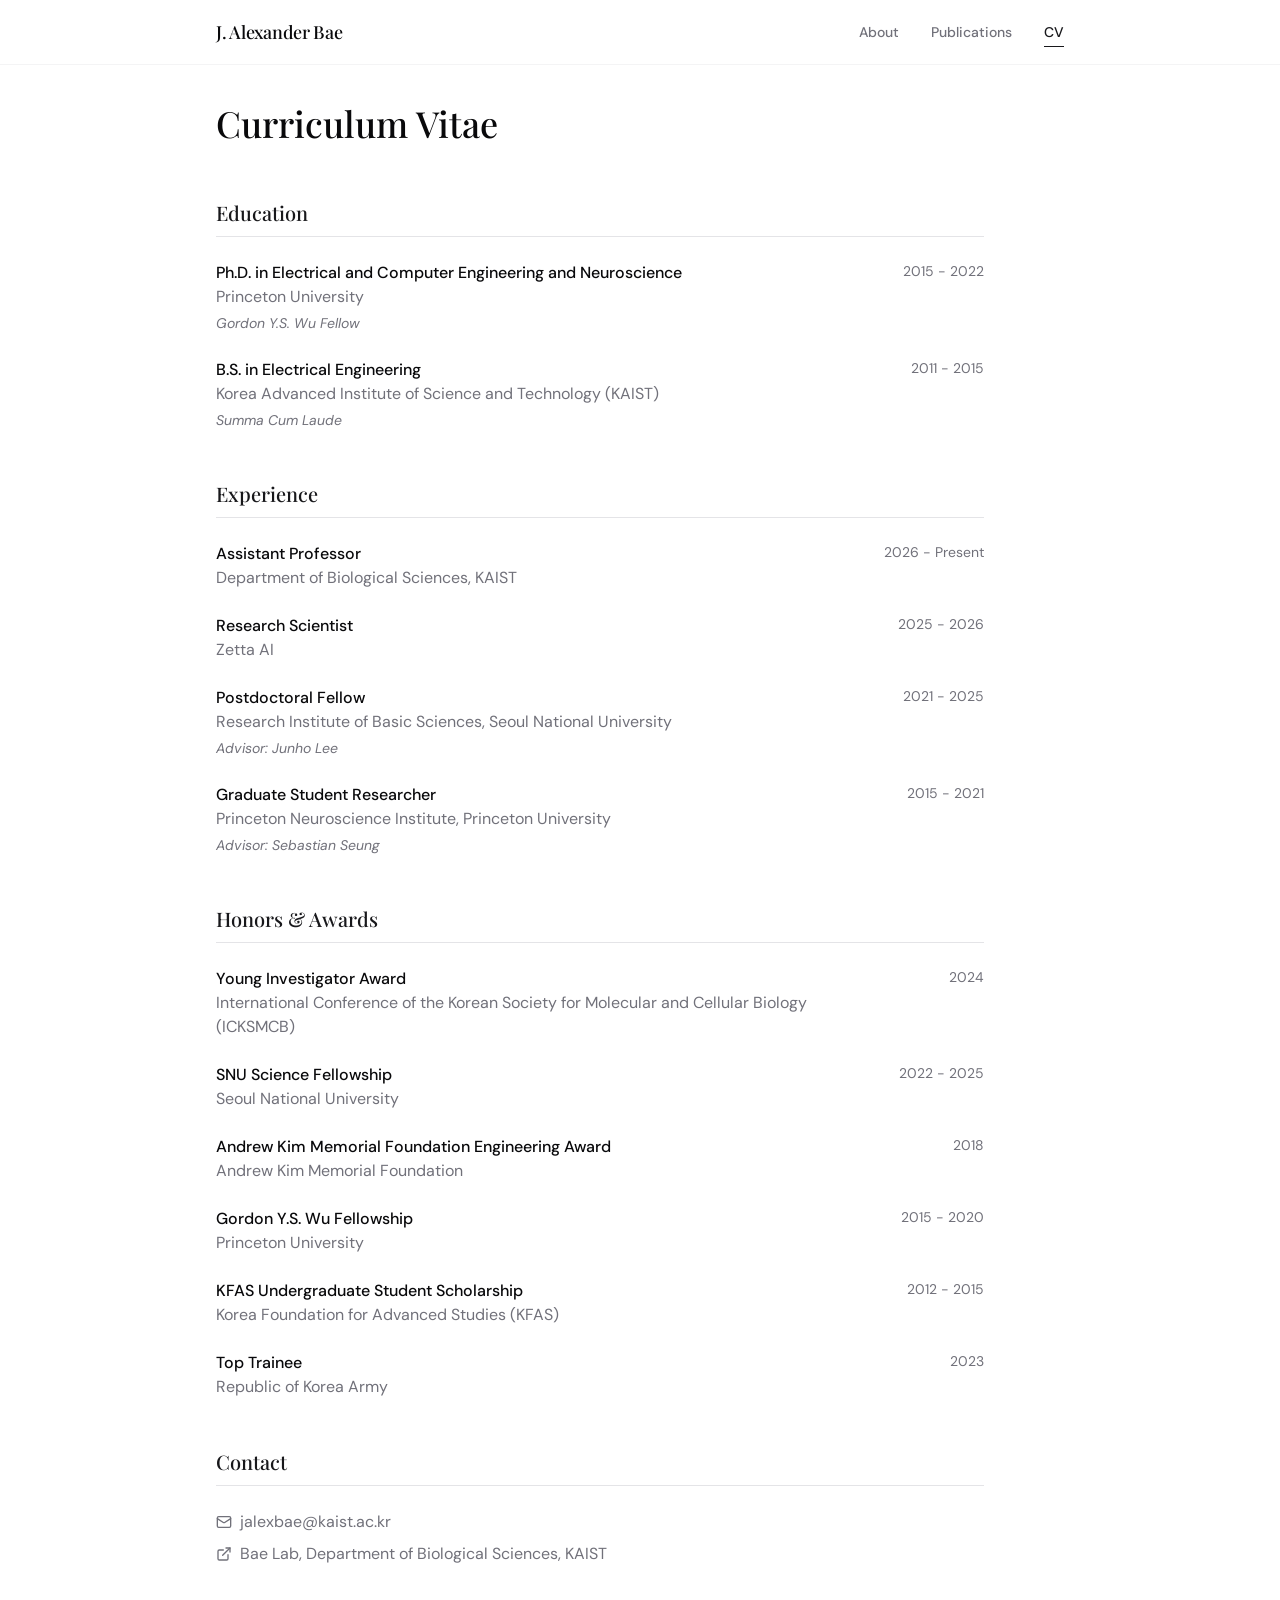
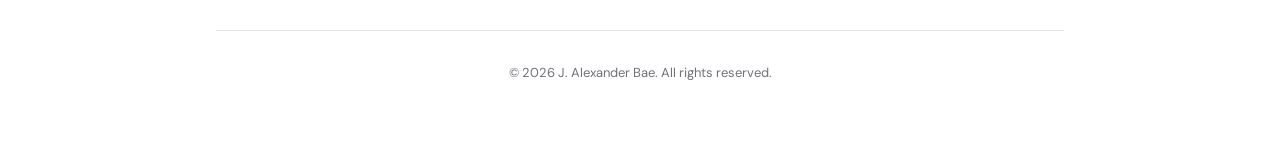
==== cv.html @ 5ac7a990 "Add J. Alexander Bae personal website Static, dependency-free recreation matching the reference site" ====
<!DOCTYPE html>
<html lang="en">
  <head>
    <meta charset="UTF-8" />
    <meta name="viewport" content="width=device-width, initial-scale=1.0" />
    <title>CV | J. Alexander Bae</title>
    <meta
      name="description"
      content="Curriculum Vitae of J. Alexander Bae — education, experience, and honors in neuroscience and connectomics."
    />
    <link rel="preconnect" href="https://fonts.googleapis.com" />
    <link rel="preconnect" href="https://fonts.gstatic.com" crossorigin />
    <link
      href="https://fonts.googleapis.com/css2?family=DM+Sans:ital,opsz,wght@0,9..40,100..1000;1,9..40,100..1000&family=Playfair+Display:ital,wght@0,400..900;1,400..900&display=swap"
      rel="stylesheet"
    />
    <link rel="stylesheet" href="styles.css" />
  </head>
  <body>
    <nav class="nav">
      <div class="container nav-inner">
        <a href="index.html" class="nav-logo">J. Alexander Bae</a>
        <div class="nav-links">
          <a href="index.html" class="nav-link">About</a>
          <a href="publications.html" class="nav-link">Publications</a>
          <a href="cv.html" class="nav-link active">CV</a>
        </div>
      </div>
    </nav>

    <main class="container page">
      <div class="cv-header animate-in">
        <h1 class="cv-title">Curriculum Vitae</h1>
      </div>

      <div class="section-narrow animate-in delay-100">
        <!-- ---------------- education ---------------- -->
        <section class="section">
          <h2 class="section-title">Education</h2>
          <div class="cv-entries">
            <div class="cv-entry">
              <div>
                <h3>Ph.D. in Electrical and Computer Engineering and Neuroscience</h3>
                <p class="org">Princeton University</p>
                <p class="note">Gordon Y.S. Wu Fellow</p>
              </div>
              <div class="date">2015 - 2022</div>
            </div>
            <div class="cv-entry">
              <div>
                <h3>B.S. in Electrical Engineering</h3>
                <p class="org">Korea Advanced Institute of Science and Technology (KAIST)</p>
                <p class="note">Summa Cum Laude</p>
              </div>
              <div class="date">2011 - 2015</div>
            </div>
          </div>
        </section>

        <!-- ---------------- experience ---------------- -->
        <section class="section">
          <h2 class="section-title">Experience</h2>
          <div class="cv-entries">
            <div class="cv-entry">
              <div>
                <h3>Assistant Professor</h3>
                <p class="org">Department of Biological Sciences, KAIST</p>
              </div>
              <div class="date">2026 - Present</div>
            </div>
            <div class="cv-entry">
              <div>
                <h3>Research Scientist</h3>
                <p class="org">Zetta AI</p>
              </div>
              <div class="date">2025 - 2026</div>
            </div>
            <div class="cv-entry">
              <div>
                <h3>Postdoctoral Fellow</h3>
                <p class="org">Research Institute of Basic Sciences, Seoul National University</p>
                <p class="note">Advisor: Junho Lee</p>
              </div>
              <div class="date">2021 - 2025</div>
            </div>
            <div class="cv-entry">
              <div>
                <h3>Graduate Student Researcher</h3>
                <p class="org">Princeton Neuroscience Institute, Princeton University</p>
                <p class="note">Advisor: Sebastian Seung</p>
              </div>
              <div class="date">2015 - 2021</div>
            </div>
          </div>
        </section>

        <!-- ---------------- honors & awards ---------------- -->
        <section class="section">
          <h2 class="section-title">Honors &amp; Awards</h2>
          <div class="cv-entries">
            <div class="cv-entry">
              <div>
                <h3>Young Investigator Award</h3>
                <p class="org">International Conference of the Korean Society for Molecular and Cellular Biology (ICKSMCB)</p>
              </div>
              <div class="date">2024</div>
            </div>
            <div class="cv-entry">
              <div>
                <h3>SNU Science Fellowship</h3>
                <p class="org">Seoul National University</p>
              </div>
              <div class="date">2022 - 2025</div>
            </div>
            <div class="cv-entry">
              <div>
                <h3>Andrew Kim Memorial Foundation Engineering Award</h3>
                <p class="org">Andrew Kim Memorial Foundation</p>
              </div>
              <div class="date">2018</div>
            </div>
            <div class="cv-entry">
              <div>
                <h3>Gordon Y.S. Wu Fellowship</h3>
                <p class="org">Princeton University</p>
              </div>
              <div class="date">2015 - 2020</div>
            </div>
            <div class="cv-entry">
              <div>
                <h3>KFAS Undergraduate Student Scholarship</h3>
                <p class="org">Korea Foundation for Advanced Studies (KFAS)</p>
              </div>
              <div class="date">2012 - 2015</div>
            </div>
            <div class="cv-entry">
              <div>
                <h3>Top Trainee</h3>
                <p class="org">Republic of Korea Army</p>
              </div>
              <div class="date">2023</div>
            </div>
          </div>
        </section>

        <!-- ---------------- contact ---------------- -->
        <section class="section">
          <h2 class="section-title">Contact</h2>
          <div class="contact-list">
            <a href="mailto:jalexbae@kaist.ac.kr">
              <svg viewBox="0 0 24 24" fill="none" stroke="currentColor" stroke-width="2" stroke-linecap="round" stroke-linejoin="round">
                <rect x="2" y="4" width="20" height="16" rx="2" />
                <path d="m22 7-8.97 5.7a1.94 1.94 0 0 1-2.06 0L2 7" />
              </svg>
              jalexbae@kaist.ac.kr
            </a>
            <a href="https://conncslab.com" target="_blank" rel="noopener noreferrer">
              <svg viewBox="0 0 24 24" fill="none" stroke="currentColor" stroke-width="2" stroke-linecap="round" stroke-linejoin="round">
                <path d="M18 13v6a2 2 0 0 1-2 2H5a2 2 0 0 1-2-2V8a2 2 0 0 1 2-2h6" />
                <path d="M15 3h6v6" />
                <path d="M10 14 21 3" />
              </svg>
              Bae Lab, Department of Biological Sciences, KAIST
            </a>
          </div>
        </section>
      </div>

      <footer class="footer">© <span id="year"></span> J. Alexander Bae. All rights reserved.</footer>
    </main>

    <script>document.getElementById("year").textContent = new Date().getFullYear();</script>
  </body>
</html>
---- styles.css ----
/* ============================================================
   J. Alexander Bae — personal site
   Design tokens mirror the shadcn/ui "neutral" theme (HSL).
   Fonts: DM Sans (sans / body) + Playfair Display (serif / headings)
   ============================================================ */

:root {
  --background: 0 0% 100%;
  --foreground: 240 10% 3.9%;
  --primary: 240 5.9% 10%;
  --primary-foreground: 0 0% 98%;
  --secondary: 240 4.8% 95.9%;
  --muted: 240 4.8% 95.9%;
  --muted-foreground: 240 3.8% 46.1%;
  --accent: 240 4.8% 95.9%;
  --border: 240 5.9% 90%;
  --input: 240 5.9% 90%;
  --ring: 240 5.9% 10%;
  --radius: 0.5rem;
}

@media (prefers-color-scheme: dark) {
  :root {
    --background: 240 10% 3.9%;
    --foreground: 0 0% 98%;
    --primary: 0 0% 98%;
    --primary-foreground: 240 5.9% 10%;
    --secondary: 240 3.7% 15.9%;
    --muted: 240 3.7% 15.9%;
    --muted-foreground: 240 5% 64.9%;
    --accent: 240 3.7% 15.9%;
    --border: 240 3.7% 15.9%;
    --input: 240 3.7% 15.9%;
    --ring: 240 4.9% 83.9%;
  }
}

*,
*::before,
*::after {
  box-sizing: border-box;
  margin: 0;
  padding: 0;
}

html {
  scroll-behavior: smooth;
  -webkit-text-size-adjust: 100%;
}

body {
  font-family: "DM Sans", ui-sans-serif, system-ui, -apple-system, sans-serif;
  background-color: hsl(var(--background));
  color: hsl(var(--foreground));
  line-height: 1.5;
  -webkit-font-smoothing: antialiased;
  -moz-osx-font-smoothing: grayscale;
  min-height: 100vh;
}

.font-serif {
  font-family: "Playfair Display", ui-serif, Georgia, serif;
}

a {
  color: inherit;
  text-decoration: none;
}

img {
  max-width: 100%;
  display: block;
}

/* -------------------- layout helpers -------------------- */
.container {
  width: 100%;
  max-width: 56rem; /* max-w-4xl */
  margin-inline: auto;
  padding-inline: 1.5rem; /* px-6 */
}

.page {
  padding-top: 6rem;   /* pt-24, clears fixed nav */
  padding-bottom: 3rem; /* pb-12 */
}

.muted {
  color: hsl(var(--muted-foreground));
}

.text-primary {
  color: hsl(var(--primary));
}

/* -------------------- navbar -------------------- */
.nav {
  position: fixed;
  top: 0;
  left: 0;
  right: 0;
  z-index: 50;
  background-color: hsl(var(--background) / 0.8);
  backdrop-filter: blur(8px);
  -webkit-backdrop-filter: blur(8px);
  border-bottom: 1px solid hsl(var(--border) / 0.4);
}

.nav-inner {
  height: 4rem; /* h-16 */
  display: flex;
  align-items: center;
  justify-content: space-between;
}

.nav-logo {
  font-family: "Playfair Display", serif;
  font-size: 1.125rem; /* text-lg */
  font-weight: 500;
  letter-spacing: -0.015em;
  transition: opacity 0.2s ease;
}
.nav-logo:hover {
  opacity: 0.8;
}

.nav-links {
  display: flex;
  gap: 2rem; /* gap-8 */
}

.nav-link {
  font-size: 0.875rem; /* text-sm */
  font-weight: 500;
  color: hsl(var(--muted-foreground));
  position: relative;
  transition: color 0.2s ease;
}
.nav-link:hover {
  color: hsl(var(--primary));
}
.nav-link.active {
  color: hsl(var(--primary));
}
.nav-link.active::after {
  content: "";
  position: absolute;
  left: 0;
  bottom: -0.25rem;
  width: 100%;
  height: 1px;
  background-color: hsl(var(--primary));
}

/* -------------------- animations -------------------- */
@keyframes fade-in-up {
  from {
    opacity: 0;
    transform: translateY(2rem);
  }
  to {
    opacity: 1;
    transform: translateY(0);
  }
}

.animate-in {
  animation: fade-in-up 0.7s cubic-bezier(0.16, 1, 0.3, 1) both;
}
.delay-100 { animation-delay: 0.1s; }
.delay-150 { animation-delay: 0.15s; }

@media (prefers-reduced-motion: reduce) {
  .animate-in { animation: none; }
  html { scroll-behavior: auto; }
}

/* -------------------- hero (about) -------------------- */
.hero {
  display: flex;
  gap: 2.5rem;
  align-items: flex-start;
  margin-bottom: 4rem;
}

.hero-photo {
  width: 33.333%;
  flex-shrink: 0;
  aspect-ratio: 1 / 1;
  border-radius: var(--radius);
  overflow: hidden;
  background: linear-gradient(135deg, hsl(var(--secondary)), hsl(var(--accent)));
  display: flex;
  align-items: center;
  justify-content: center;
}
.hero-photo img {
  object-fit: cover;
  width: 100%;
  height: 100%;
  transition: transform 0.7s ease;
}
.hero-photo:hover img {
  transform: scale(1.05);
}
.hero-monogram {
  font-family: "Playfair Display", serif;
  font-size: clamp(2.5rem, 8vw, 4rem);
  font-weight: 600;
  color: hsl(var(--muted-foreground));
  letter-spacing: 0.05em;
}

.hero-body {
  width: 66.666%;
  padding-top: 1rem;
  display: flex;
  flex-direction: column;
  gap: 1.5rem;
}

.hero-name {
  font-family: "Playfair Display", serif;
  font-size: 2.25rem; /* text-4xl */
  font-weight: 500;
  color: hsl(var(--primary));
  margin-bottom: 1rem;
  line-height: 1.15;
}

.hero-role {
  font-size: 1.25rem; /* text-xl */
  color: hsl(var(--muted-foreground));
  font-weight: 300;
  line-height: 1.6;
}
.hero-role strong {
  font-weight: 500;
  color: hsl(var(--foreground));
}

.prose p {
  color: hsl(var(--muted-foreground));
  line-height: 1.75;
}

/* -------------------- contact / social icons -------------------- */
.social-row {
  display: flex;
  gap: 0.75rem;
  flex-wrap: wrap;
}

.social-btn {
  width: 2.5rem;
  height: 2.5rem;
  display: inline-flex;
  align-items: center;
  justify-content: center;
  border: 1px solid hsl(var(--border));
  border-radius: var(--radius);
  color: hsl(var(--muted-foreground));
  background: transparent;
  cursor: pointer;
  transition: color 0.2s ease, border-color 0.2s ease, background-color 0.2s ease;
}
.social-btn:hover {
  color: hsl(var(--primary));
  border-color: hsl(var(--primary));
  background-color: hsl(var(--accent));
}
.social-btn svg {
  width: 1.25rem;
  height: 1.25rem;
}

/* -------------------- section (publications / cv) -------------------- */
.section {
  margin-bottom: 3rem;
}

.section-head {
  display: flex;
  align-items: baseline;
  justify-content: space-between;
  border-bottom: 1px solid hsl(var(--border));
  padding-bottom: 1rem;
  margin-bottom: 2rem;
}

.section-title-lg {
  font-family: "Playfair Display", serif;
  font-size: 1.5rem; /* text-2xl */
  font-weight: 500;
}

.view-all {
  font-size: 0.875rem;
  font-weight: 500;
  color: hsl(var(--muted-foreground));
  display: inline-flex;
  align-items: center;
  gap: 0.25rem;
  transition: color 0.2s ease;
}
.view-all:hover {
  color: hsl(var(--primary));
}
.view-all .arrow {
  transition: transform 0.2s ease;
  display: inline-block;
}
.view-all:hover .arrow {
  transform: translateX(2px);
}

/* CV-style section headings */
.section-title {
  font-family: "Playfair Display", serif;
  font-size: 1.25rem; /* text-xl */
  font-weight: 500;
  color: hsl(var(--primary));
  border-bottom: 1px solid hsl(var(--border));
  padding-bottom: 0.5rem;
  margin-bottom: 1.5rem;
}

/* -------------------- publications list -------------------- */
.pub-year-group {
  margin-bottom: 2.5rem;
}
.pub-year {
  font-family: "Playfair Display", serif;
  font-size: 1.125rem;
  font-weight: 500;
  color: hsl(var(--muted-foreground));
  margin-bottom: 1.25rem;
}

.pub-list {
  display: flex;
  flex-direction: column;
  gap: 2rem;
}

.pub {
  cursor: default;
}
.pub-title {
  font-weight: 500;
  line-height: 1.4;
  transition: color 0.2s ease;
}
.pub:hover .pub-title {
  color: hsl(var(--muted-foreground));
}
.pub-authors {
  font-size: 0.875rem;
  color: hsl(var(--muted-foreground));
  margin-top: 0.25rem;
}
.pub-venue {
  font-size: 0.875rem;
  color: hsl(var(--muted-foreground));
  margin-top: 0.25rem;
}
.pub-venue .journal {
  font-family: "Playfair Display", serif;
  font-style: italic;
  color: hsl(var(--foreground));
}

/* -------------------- CV entries -------------------- */
.cv-header {
  display: flex;
  align-items: center;
  justify-content: space-between;
  margin-bottom: 3rem;
  gap: 1rem;
}
.cv-title {
  font-family: "Playfair Display", serif;
  font-size: 2.25rem; /* text-4xl */
  font-weight: 500;
}

.btn-outline {
  display: inline-flex;
  align-items: center;
  gap: 0.5rem;
  font-size: 0.875rem;
  font-weight: 500;
  padding: 0.5rem 1rem;
  border: 1px solid hsl(var(--border));
  border-radius: var(--radius);
  background: transparent;
  color: hsl(var(--foreground));
  cursor: pointer;
  transition: background-color 0.2s ease;
  white-space: nowrap;
}
.btn-outline:hover {
  background-color: hsl(var(--accent));
}
.btn-outline svg {
  width: 1rem;
  height: 1rem;
}

.cv-entries {
  display: flex;
  flex-direction: column;
  gap: 1.5rem;
}

.cv-entry {
  display: grid;
  grid-template-columns: 1fr 120px;
  gap: 0.5rem;
}
.cv-entry h3 {
  font-size: 1rem;
  font-weight: 500;
}
.cv-entry .org {
  color: hsl(var(--muted-foreground));
}
.cv-entry .note {
  font-size: 0.875rem;
  color: hsl(var(--muted-foreground));
  font-style: italic;
  margin-top: 0.25rem;
}
.cv-entry .date {
  color: hsl(var(--muted-foreground));
  font-size: 0.875rem;
  text-align: right;
}

.contact-list {
  display: flex;
  flex-direction: column;
  gap: 0.5rem;
}
.contact-list a {
  display: inline-flex;
  align-items: center;
  gap: 0.5rem;
  color: hsl(var(--muted-foreground));
  transition: color 0.2s ease;
  width: fit-content;
}
.contact-list a:hover {
  color: hsl(var(--primary));
}
.contact-list svg {
  width: 1rem;
  height: 1rem;
}

.section-narrow {
  max-width: 48rem; /* max-w-3xl */
}

/* -------------------- toast -------------------- */
.toast {
  position: fixed;
  bottom: 1.5rem;
  right: 1.5rem;
  z-index: 100;
  background-color: hsl(var(--foreground));
  color: hsl(var(--background));
  padding: 0.875rem 1.25rem;
  border-radius: var(--radius);
  box-shadow: 0 10px 25px -5px rgb(0 0 0 / 0.25);
  font-size: 0.875rem;
  opacity: 0;
  transform: translateY(1rem);
  pointer-events: none;
  transition: opacity 0.25s ease, transform 0.25s ease;
  max-width: 20rem;
}
.toast.show {
  opacity: 1;
  transform: translateY(0);
}
.toast strong {
  display: block;
  font-weight: 600;
  margin-bottom: 0.15rem;
}

/* -------------------- footer -------------------- */
.footer {
  border-top: 1px solid hsl(var(--border));
  margin-top: 4rem;
  padding: 2rem 0;
  font-size: 0.8125rem;
  color: hsl(var(--muted-foreground));
  text-align: center;
}

/* -------------------- responsive -------------------- */
@media (max-width: 768px) {
  .hero {
    flex-direction: column;
    gap: 1.5rem;
  }
  .hero-photo {
    width: 50%;
  }
  .hero-body {
    width: 100%;
    padding-top: 0;
  }
  .hero-name {
    font-size: 2rem;
  }
  .cv-entry {
    grid-template-columns: 1fr;
  }
  .cv-entry .date {
    text-align: left;
  }
  .nav-links {
    gap: 1.25rem;
  }
}

@media (min-width: 768px) {
  .hero-name {
    font-size: 3rem; /* md:text-5xl */
  }
}
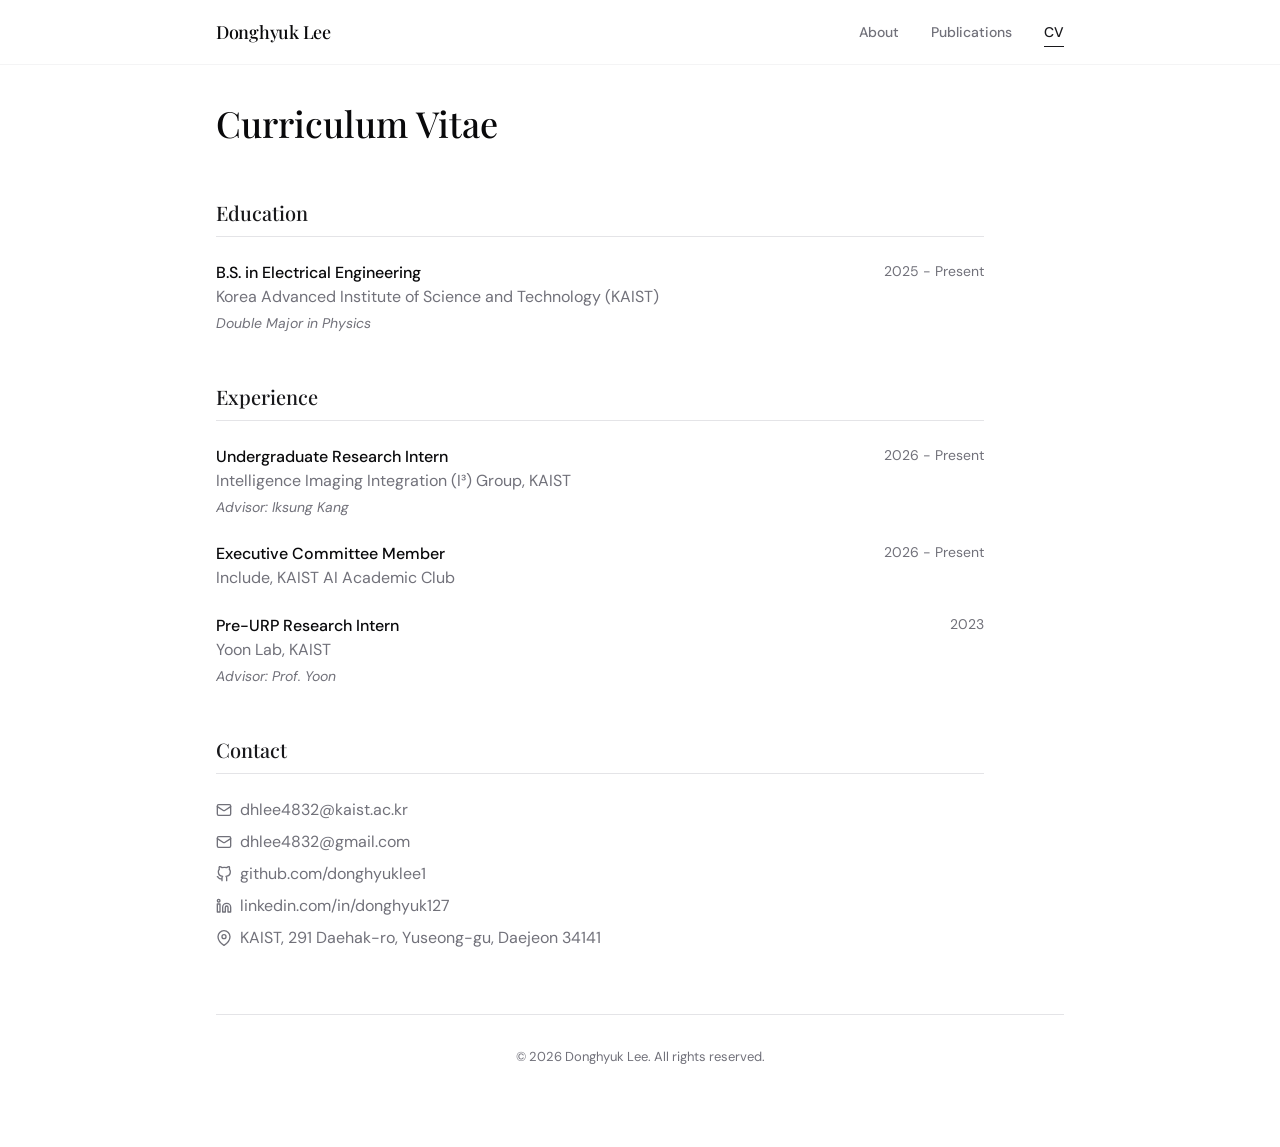
==== commit a012f495: "Replace content with Donghyuk Lee's information Populate the site with info migrated from the previo" ====
--- a/cv.html
+++ b/cv.html
@@ -3,10 +3,10 @@
   <head>
     <meta charset="UTF-8" />
     <meta name="viewport" content="width=device-width, initial-scale=1.0" />
-    <title>CV | J. Alexander Bae</title>
+    <title>CV | Donghyuk Lee</title>
     <meta
       name="description"
-      content="Curriculum Vitae of J. Alexander Bae — education, experience, and honors in neuroscience and connectomics."
+      content="Curriculum Vitae of Donghyuk Lee — education, experience, and contact."
     />
     <link rel="preconnect" href="https://fonts.googleapis.com" />
     <link rel="preconnect" href="https://fonts.gstatic.com" crossorigin />
@@ -19,7 +19,7 @@
   <body>
     <nav class="nav">
       <div class="container nav-inner">
-        <a href="index.html" class="nav-logo">J. Alexander Bae</a>
+        <a href="index.html" class="nav-logo">Donghyuk Lee</a>
         <div class="nav-links">
           <a href="index.html" class="nav-link">About</a>
           <a href="publications.html" class="nav-link">Publications</a>
@@ -40,19 +40,11 @@
           <div class="cv-entries">
             <div class="cv-entry">
               <div>
-                <h3>Ph.D. in Electrical and Computer Engineering and Neuroscience</h3>
-                <p class="org">Princeton University</p>
-                <p class="note">Gordon Y.S. Wu Fellow</p>
-              </div>
-              <div class="date">2015 - 2022</div>
-            </div>
-            <div class="cv-entry">
-              <div>
                 <h3>B.S. in Electrical Engineering</h3>
                 <p class="org">Korea Advanced Institute of Science and Technology (KAIST)</p>
-                <p class="note">Summa Cum Laude</p>
+                <p class="note">Double Major in Physics</p>
               </div>
-              <div class="date">2011 - 2015</div>
+              <div class="date">2025 - Present</div>
             </div>
           </div>
         </section>
@@ -63,80 +55,24 @@
           <div class="cv-entries">
             <div class="cv-entry">
               <div>
-                <h3>Assistant Professor</h3>
-                <p class="org">Department of Biological Sciences, KAIST</p>
+                <h3>Undergraduate Research Intern</h3>
+                <p class="org">Intelligence Imaging Integration (I³) Group, KAIST</p>
+                <p class="note">Advisor: Iksung Kang</p>
               </div>
               <div class="date">2026 - Present</div>
             </div>
             <div class="cv-entry">
               <div>
-                <h3>Research Scientist</h3>
-                <p class="org">Zetta AI</p>
+                <h3>Executive Committee Member</h3>
+                <p class="org">Include, KAIST AI Academic Club</p>
               </div>
-              <div class="date">2025 - 2026</div>
+              <div class="date">2026 - Present</div>
             </div>
             <div class="cv-entry">
               <div>
-                <h3>Postdoctoral Fellow</h3>
-                <p class="org">Research Institute of Basic Sciences, Seoul National University</p>
-                <p class="note">Advisor: Junho Lee</p>
-              </div>
-              <div class="date">2021 - 2025</div>
-            </div>
-            <div class="cv-entry">
-              <div>
-                <h3>Graduate Student Researcher</h3>
-                <p class="org">Princeton Neuroscience Institute, Princeton University</p>
-                <p class="note">Advisor: Sebastian Seung</p>
-              </div>
-              <div class="date">2015 - 2021</div>
-            </div>
-          </div>
-        </section>
-
-        <!-- ---------------- honors & awards ---------------- -->
-        <section class="section">
-          <h2 class="section-title">Honors &amp; Awards</h2>
-          <div class="cv-entries">
-            <div class="cv-entry">
-              <div>
-                <h3>Young Investigator Award</h3>
-                <p class="org">International Conference of the Korean Society for Molecular and Cellular Biology (ICKSMCB)</p>
-              </div>
-              <div class="date">2024</div>
-            </div>
-            <div class="cv-entry">
-              <div>
-                <h3>SNU Science Fellowship</h3>
-                <p class="org">Seoul National University</p>
-              </div>
-              <div class="date">2022 - 2025</div>
-            </div>
-            <div class="cv-entry">
-              <div>
-                <h3>Andrew Kim Memorial Foundation Engineering Award</h3>
-                <p class="org">Andrew Kim Memorial Foundation</p>
-              </div>
-              <div class="date">2018</div>
-            </div>
-            <div class="cv-entry">
-              <div>
-                <h3>Gordon Y.S. Wu Fellowship</h3>
-                <p class="org">Princeton University</p>
-              </div>
-              <div class="date">2015 - 2020</div>
-            </div>
-            <div class="cv-entry">
-              <div>
-                <h3>KFAS Undergraduate Student Scholarship</h3>
-                <p class="org">Korea Foundation for Advanced Studies (KFAS)</p>
-              </div>
-              <div class="date">2012 - 2015</div>
-            </div>
-            <div class="cv-entry">
-              <div>
-                <h3>Top Trainee</h3>
-                <p class="org">Republic of Korea Army</p>
+                <h3>Pre-URP Research Intern</h3>
+                <p class="org">Yoon Lab, KAIST</p>
+                <p class="note">Advisor: Prof. Yoon</p>
               </div>
               <div class="date">2023</div>
             </div>
@@ -147,26 +83,46 @@
         <section class="section">
           <h2 class="section-title">Contact</h2>
           <div class="contact-list">
-            <a href="mailto:jalexbae@kaist.ac.kr">
+            <a href="mailto:dhlee4832@kaist.ac.kr">
               <svg viewBox="0 0 24 24" fill="none" stroke="currentColor" stroke-width="2" stroke-linecap="round" stroke-linejoin="round">
                 <rect x="2" y="4" width="20" height="16" rx="2" />
                 <path d="m22 7-8.97 5.7a1.94 1.94 0 0 1-2.06 0L2 7" />
               </svg>
-              jalexbae@kaist.ac.kr
+              dhlee4832@kaist.ac.kr
             </a>
-            <a href="https://conncslab.com" target="_blank" rel="noopener noreferrer">
+            <a href="mailto:dhlee4832@gmail.com">
               <svg viewBox="0 0 24 24" fill="none" stroke="currentColor" stroke-width="2" stroke-linecap="round" stroke-linejoin="round">
-                <path d="M18 13v6a2 2 0 0 1-2 2H5a2 2 0 0 1-2-2V8a2 2 0 0 1 2-2h6" />
-                <path d="M15 3h6v6" />
-                <path d="M10 14 21 3" />
+                <rect x="2" y="4" width="20" height="16" rx="2" />
+                <path d="m22 7-8.97 5.7a1.94 1.94 0 0 1-2.06 0L2 7" />
               </svg>
-              Bae Lab, Department of Biological Sciences, KAIST
+              dhlee4832@gmail.com
+            </a>
+            <a href="https://github.com/donghyuklee1" target="_blank" rel="noopener noreferrer">
+              <svg viewBox="0 0 24 24" fill="none" stroke="currentColor" stroke-width="2" stroke-linecap="round" stroke-linejoin="round">
+                <path d="M9 19c-5 1.5-5-2.5-7-3m14 6v-3.87a3.37 3.37 0 0 0-.94-2.61c3.14-.35 6.44-1.54 6.44-7A5.44 5.44 0 0 0 20 4.77 5.07 5.07 0 0 0 19.91 1S18.73.65 16 2.48a13.38 13.38 0 0 0-7 0C6.27.65 5.09 1 5.09 1A5.07 5.07 0 0 0 5 4.77a5.44 5.44 0 0 0-1.5 3.78c0 5.42 3.3 6.61 6.44 7A3.37 3.37 0 0 0 9 18.13V22" />
+              </svg>
+              github.com/donghyuklee1
+            </a>
+            <a href="https://www.linkedin.com/in/donghyuk127/" target="_blank" rel="noopener noreferrer">
+              <svg viewBox="0 0 24 24" fill="none" stroke="currentColor" stroke-width="2" stroke-linecap="round" stroke-linejoin="round">
+                <path d="M16 8a6 6 0 0 1 6 6v7h-4v-7a2 2 0 0 0-2-2 2 2 0 0 0-2 2v7h-4v-7a6 6 0 0 1 6-6z" />
+                <rect x="2" y="9" width="4" height="12" />
+                <circle cx="4" cy="4" r="2" />
+              </svg>
+              linkedin.com/in/donghyuk127
+            </a>
+            <a href="https://maps.google.com/?q=291+Daehak-ro,+Yuseong-gu,+Daejeon+34141" target="_blank" rel="noopener noreferrer">
+              <svg viewBox="0 0 24 24" fill="none" stroke="currentColor" stroke-width="2" stroke-linecap="round" stroke-linejoin="round">
+                <path d="M21 10c0 7-9 13-9 13s-9-6-9-13a9 9 0 0 1 18 0z" />
+                <circle cx="12" cy="10" r="3" />
+              </svg>
+              KAIST, 291 Daehak-ro, Yuseong-gu, Daejeon 34141
             </a>
           </div>
         </section>
       </div>
 
-      <footer class="footer">© <span id="year"></span> J. Alexander Bae. All rights reserved.</footer>
+      <footer class="footer">© <span id="year"></span> Donghyuk Lee. All rights reserved.</footer>
     </main>
 
     <script>document.getElementById("year").textContent = new Date().getFullYear();</script>
--- a/styles.css
+++ b/styles.css
@@ -243,6 +243,19 @@
   color: hsl(var(--muted-foreground));
   line-height: 1.75;
 }
+.prose p + p {
+  margin-top: 1rem;
+}
+.prose a {
+  color: hsl(var(--foreground));
+  text-decoration: underline;
+  text-underline-offset: 2px;
+  text-decoration-color: hsl(var(--border));
+  transition: text-decoration-color 0.2s ease;
+}
+.prose a:hover {
+  text-decoration-color: hsl(var(--primary));
+}
 
 /* -------------------- contact / social icons -------------------- */
 .social-row {
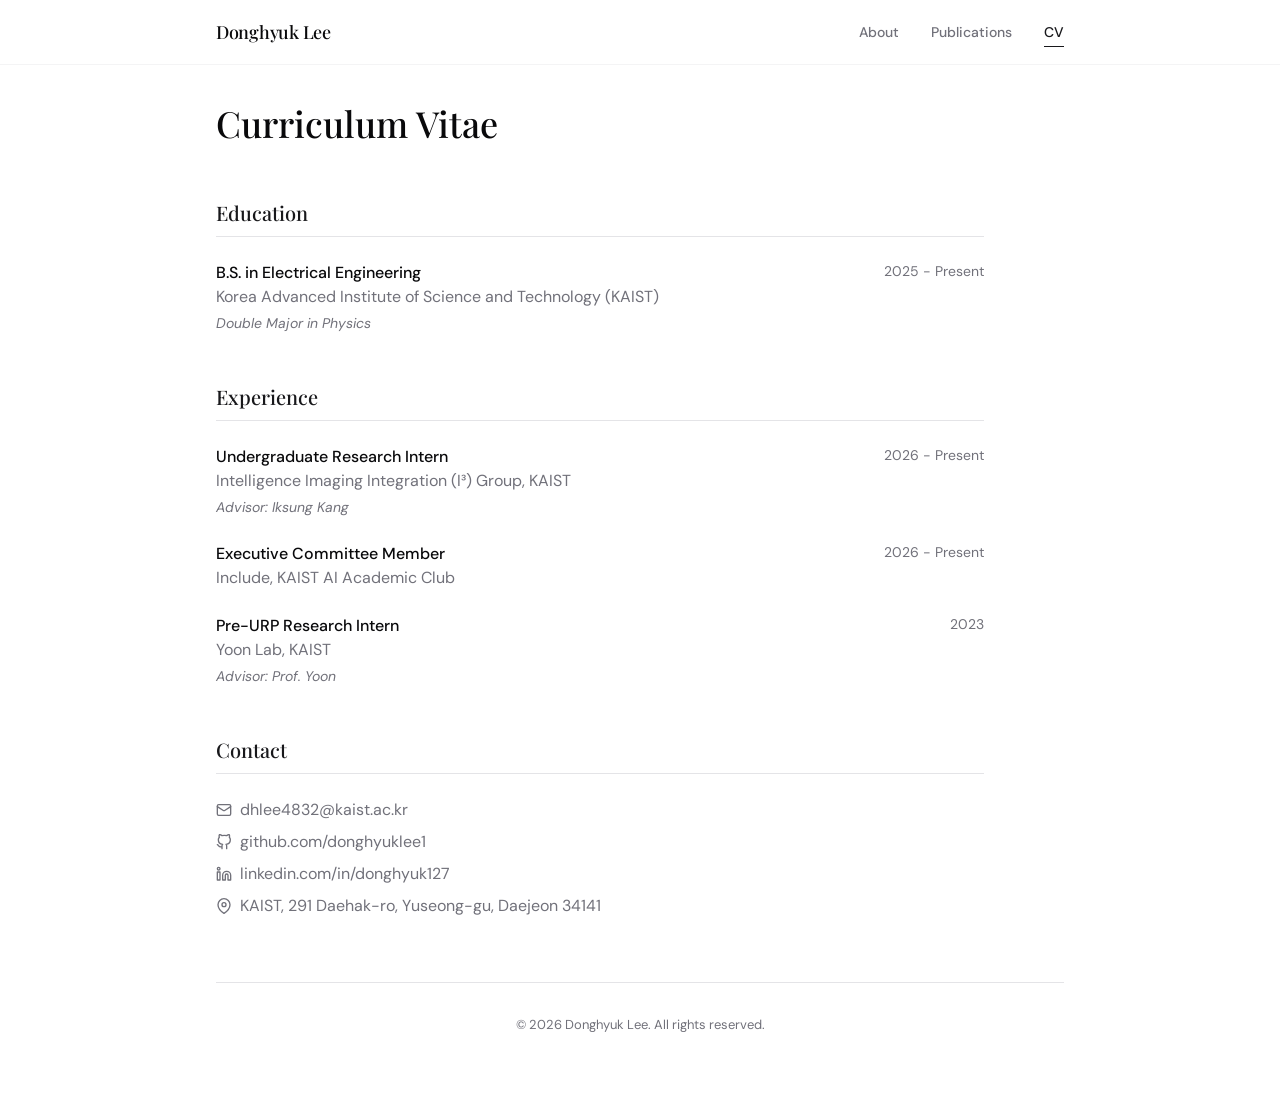
==== commit 1f01b022: "Update cv.html" ====
--- a/cv.html
+++ b/cv.html
@@ -90,13 +90,6 @@
               </svg>
               dhlee4832@kaist.ac.kr
             </a>
-            <a href="mailto:dhlee4832@gmail.com">
-              <svg viewBox="0 0 24 24" fill="none" stroke="currentColor" stroke-width="2" stroke-linecap="round" stroke-linejoin="round">
-                <rect x="2" y="4" width="20" height="16" rx="2" />
-                <path d="m22 7-8.97 5.7a1.94 1.94 0 0 1-2.06 0L2 7" />
-              </svg>
-              dhlee4832@gmail.com
-            </a>
             <a href="https://github.com/donghyuklee1" target="_blank" rel="noopener noreferrer">
               <svg viewBox="0 0 24 24" fill="none" stroke="currentColor" stroke-width="2" stroke-linecap="round" stroke-linejoin="round">
                 <path d="M9 19c-5 1.5-5-2.5-7-3m14 6v-3.87a3.37 3.37 0 0 0-.94-2.61c3.14-.35 6.44-1.54 6.44-7A5.44 5.44 0 0 0 20 4.77 5.07 5.07 0 0 0 19.91 1S18.73.65 16 2.48a13.38 13.38 0 0 0-7 0C6.27.65 5.09 1 5.09 1A5.07 5.07 0 0 0 5 4.77a5.44 5.44 0 0 0-1.5 3.78c0 5.42 3.3 6.61 6.44 7A3.37 3.37 0 0 0 9 18.13V22" />
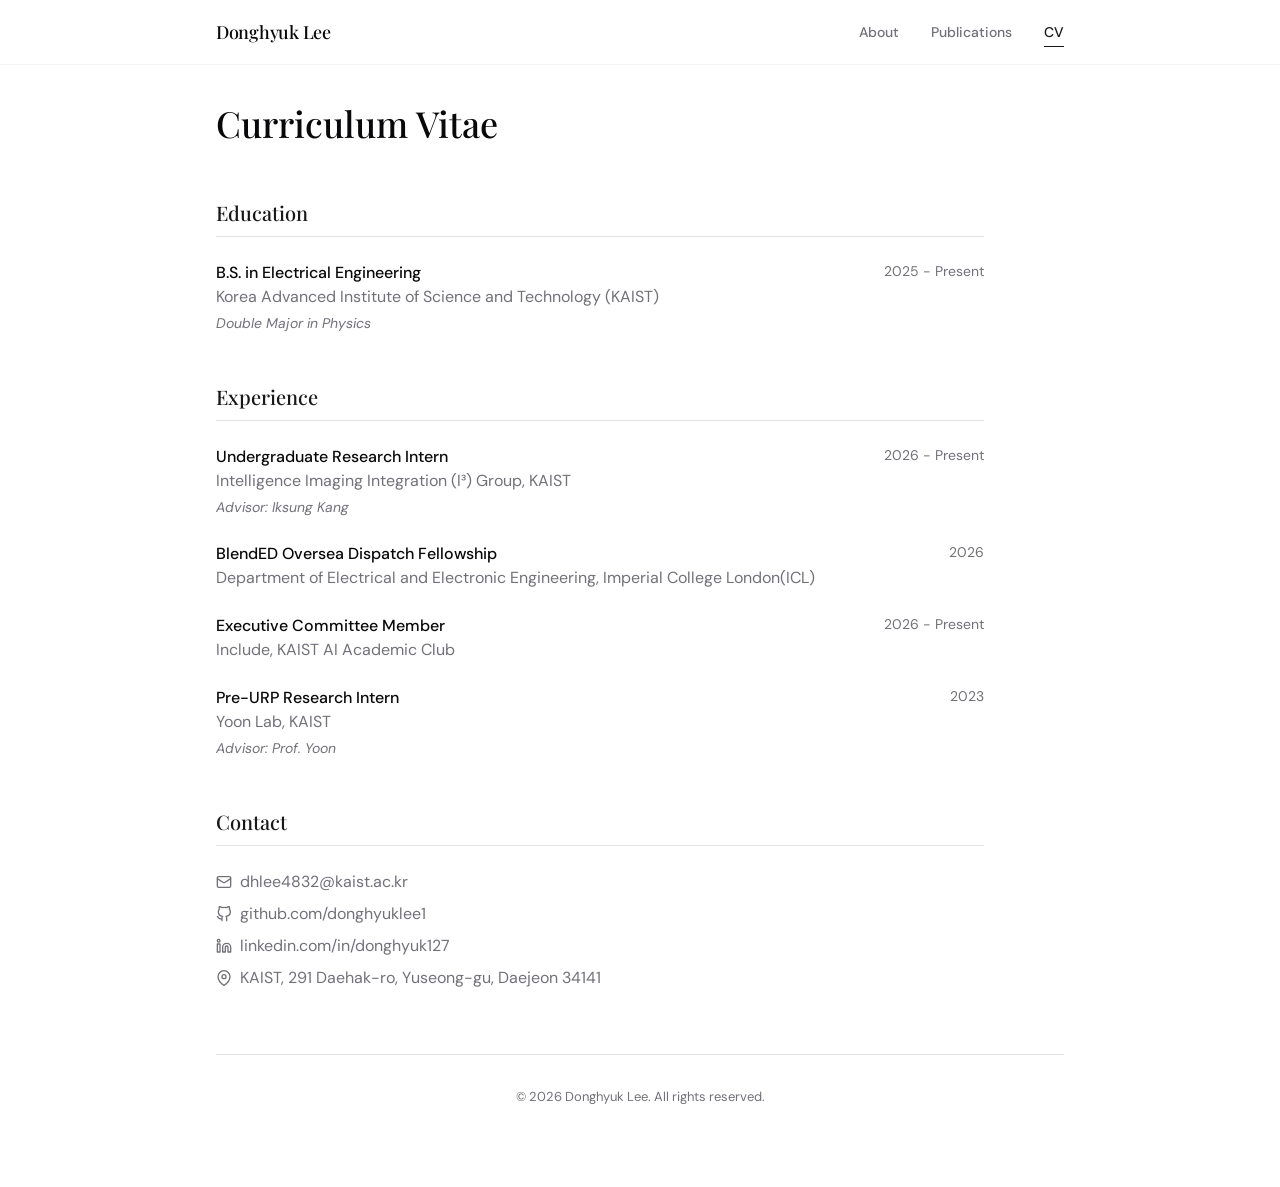
==== commit 6efc57a5: "Update cv.html" ====
--- a/cv.html
+++ b/cv.html
@@ -63,6 +63,13 @@
             </div>
             <div class="cv-entry">
               <div>
+                <h3>BlendED Oversea Dispatch Fellowship</h3>
+                <p class="org">Department of Electrical and Electronic Engineering, Imperial College London(ICL)</p>
+              </div>
+              <div class="date">2026</div>
+            </div>
+            <div class="cv-entry">
+              <div>
                 <h3>Executive Committee Member</h3>
                 <p class="org">Include, KAIST AI Academic Club</p>
               </div>
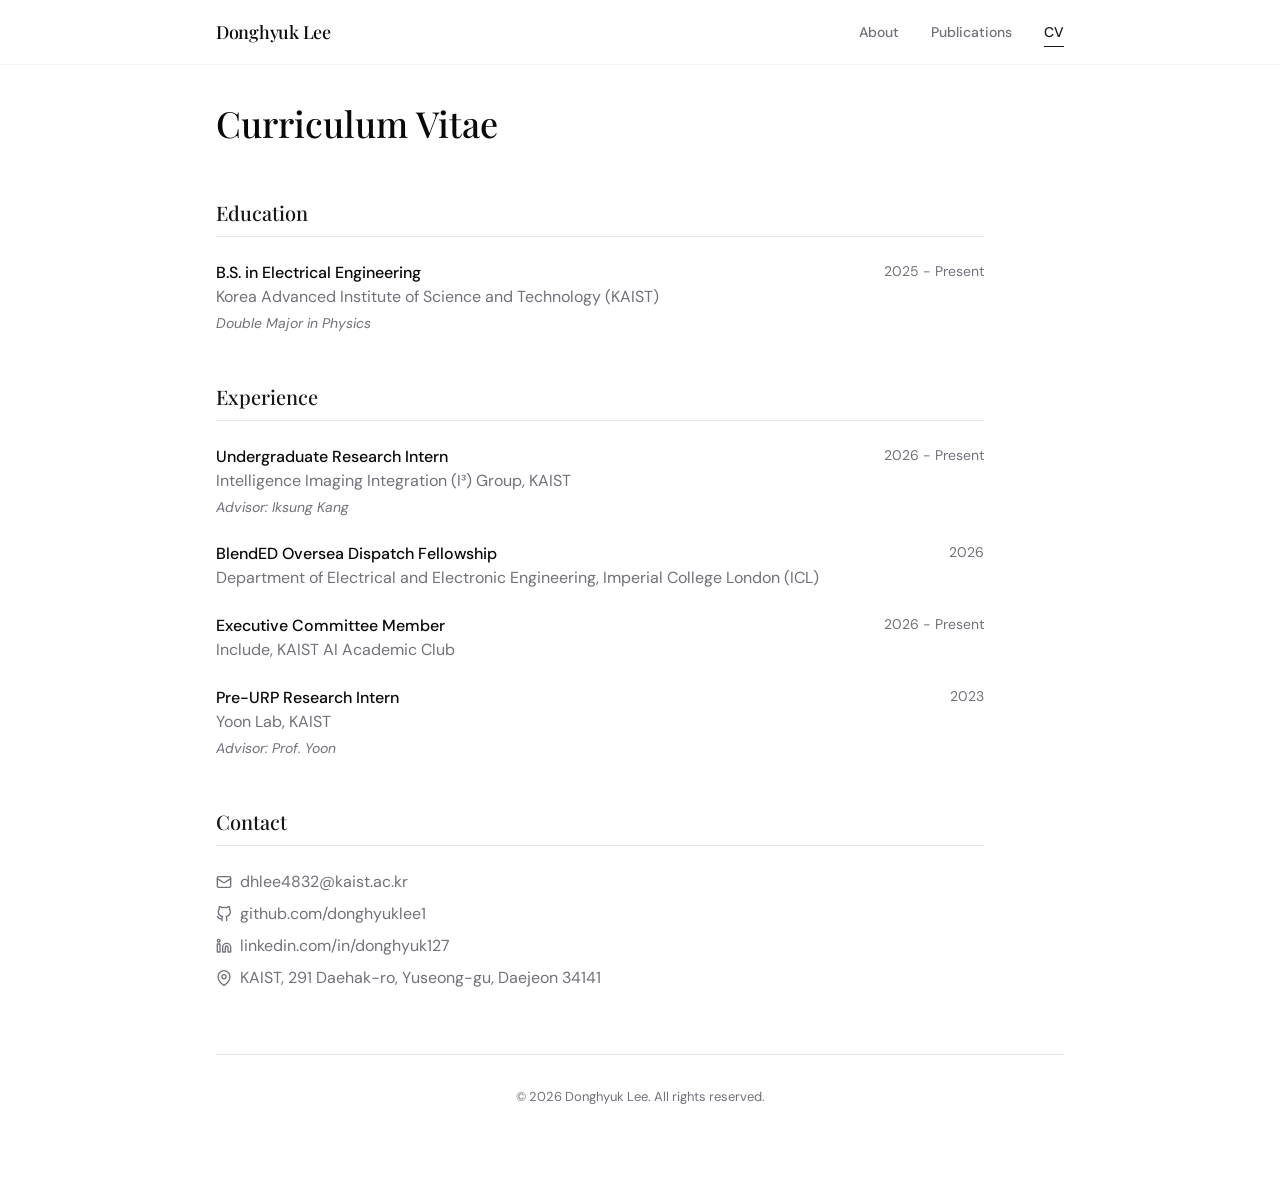
==== commit 66a597c9: "Fix formatting of organization name in cv.html" ====
--- a/cv.html
+++ b/cv.html
@@ -64,7 +64,7 @@
             <div class="cv-entry">
               <div>
                 <h3>BlendED Oversea Dispatch Fellowship</h3>
-                <p class="org">Department of Electrical and Electronic Engineering, Imperial College London(ICL)</p>
+                <p class="org">Department of Electrical and Electronic Engineering, Imperial College London (ICL)</p>
               </div>
               <div class="date">2026</div>
             </div>
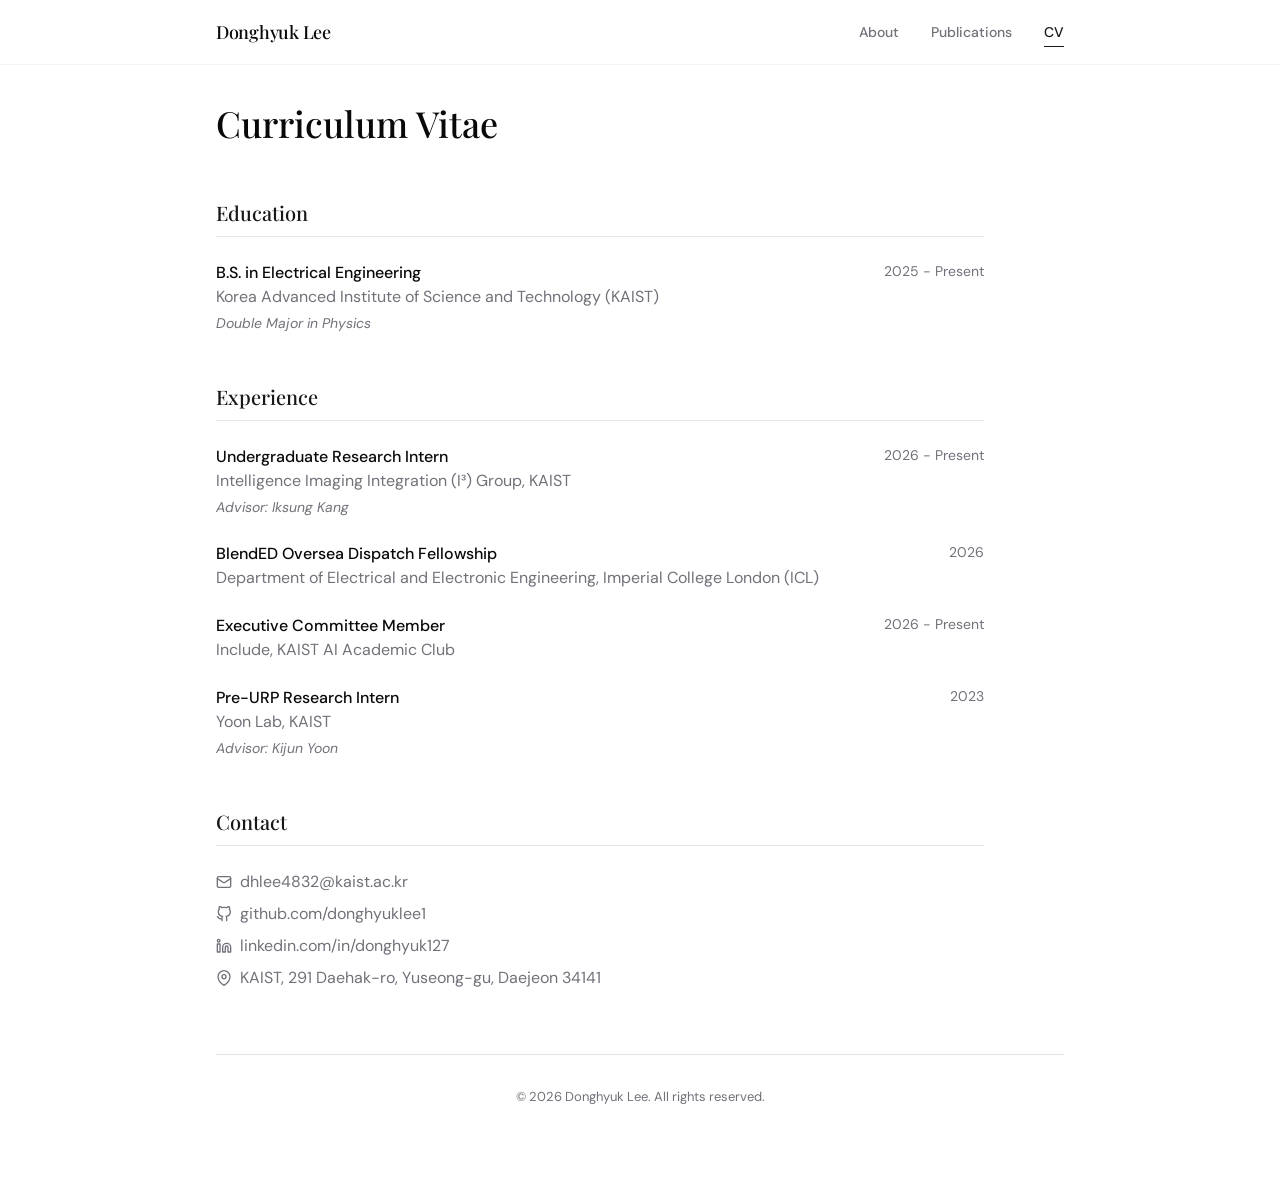
==== commit 1aa92d55: "Update advisor name in CV entry" ====
--- a/cv.html
+++ b/cv.html
@@ -14,6 +14,7 @@
       href="https://fonts.googleapis.com/css2?family=DM+Sans:ital,opsz,wght@0,9..40,100..1000;1,9..40,100..1000&family=Playfair+Display:ital,wght@0,400..900;1,400..900&display=swap"
       rel="stylesheet"
     />
+    <link rel="icon" type="image/png" href="D.png" />
     <link rel="stylesheet" href="styles.css" />
   </head>
   <body>
@@ -79,7 +80,7 @@
               <div>
                 <h3>Pre-URP Research Intern</h3>
                 <p class="org">Yoon Lab, KAIST</p>
-                <p class="note">Advisor: Prof. Yoon</p>
+                <p class="note">Advisor: Kijun Yoon</p>
               </div>
               <div class="date">2023</div>
             </div>
--- a/styles.css
+++ b/styles.css
@@ -186,22 +186,16 @@
 .hero-photo {
   width: 33.333%;
   flex-shrink: 0;
-  aspect-ratio: 1 / 1;
-  border-radius: var(--radius);
+  border-radius: 0; /* angular */
   overflow: hidden;
   background: linear-gradient(135deg, hsl(var(--secondary)), hsl(var(--accent)));
-  display: flex;
-  align-items: center;
-  justify-content: center;
-}
-.hero-photo img {
-  object-fit: cover;
+}
+.hero-photo img,
+.profile-image {
+  display: block;
   width: 100%;
-  height: 100%;
-  transition: transform 0.7s ease;
-}
-.hero-photo:hover img {
-  transform: scale(1.05);
+  height: auto; /* preserve the image's natural aspect ratio */
+  border-radius: 0;
 }
 .hero-monogram {
   font-family: "Playfair Display", serif;
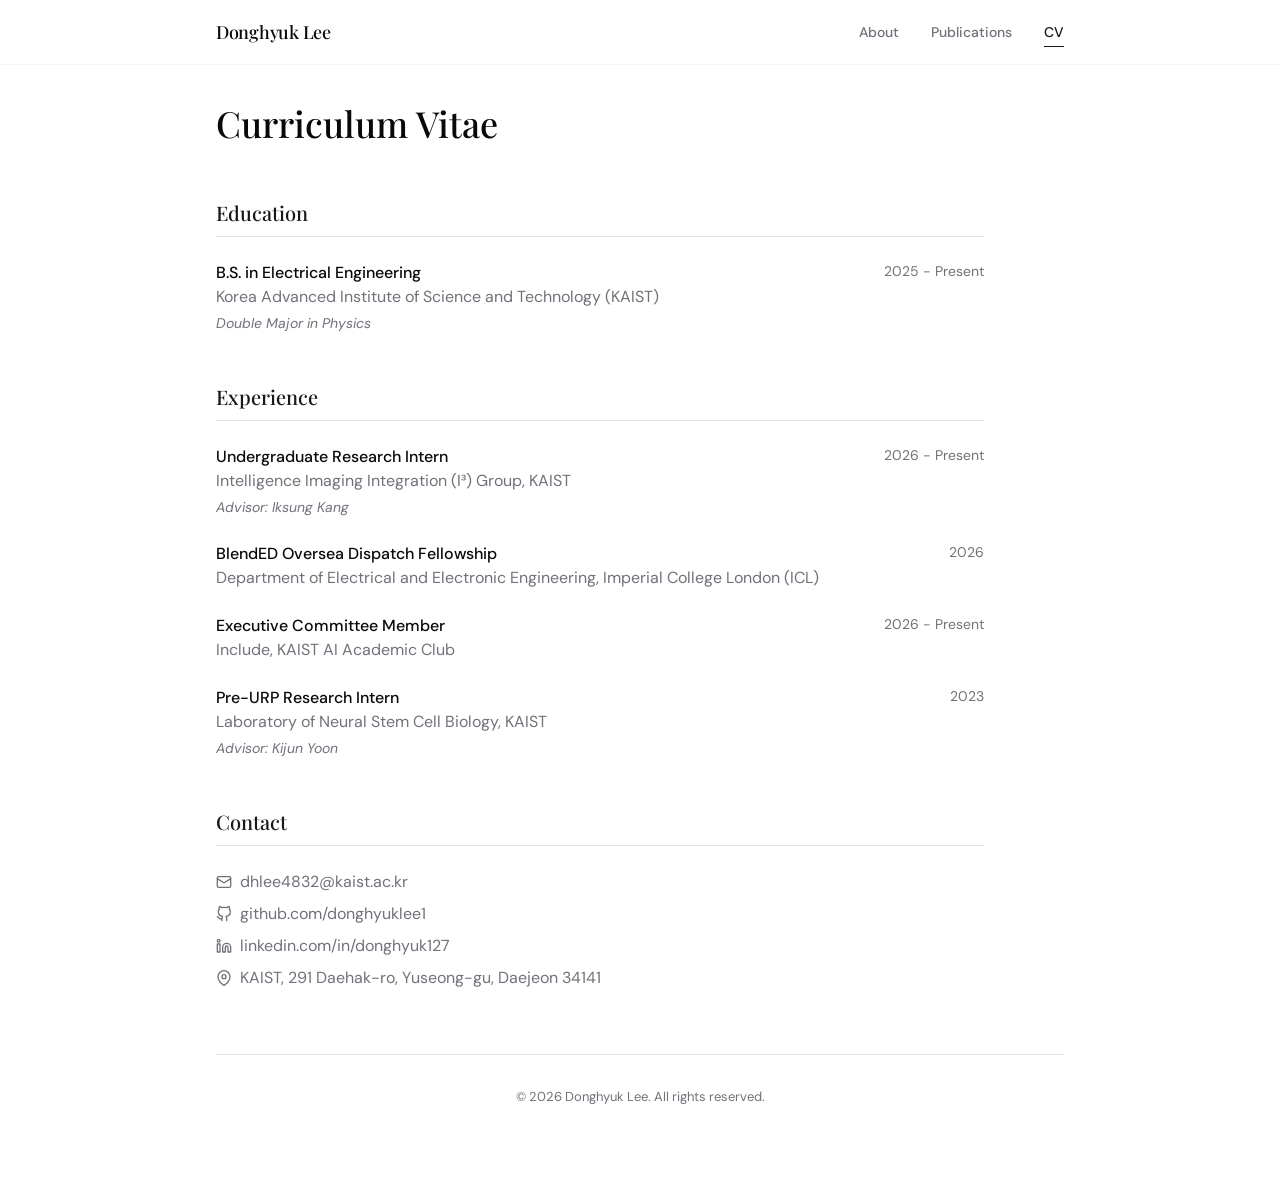
==== commit e3dc3180: "Update organization name for Pre-URP Research Intern" ====
--- a/cv.html
+++ b/cv.html
@@ -79,7 +79,7 @@
             <div class="cv-entry">
               <div>
                 <h3>Pre-URP Research Intern</h3>
-                <p class="org">Yoon Lab, KAIST</p>
+                <p class="org">Laboratory of Neural Stem Cell Biology, KAIST</p>
                 <p class="note">Advisor: Kijun Yoon</p>
               </div>
               <div class="date">2023</div>
